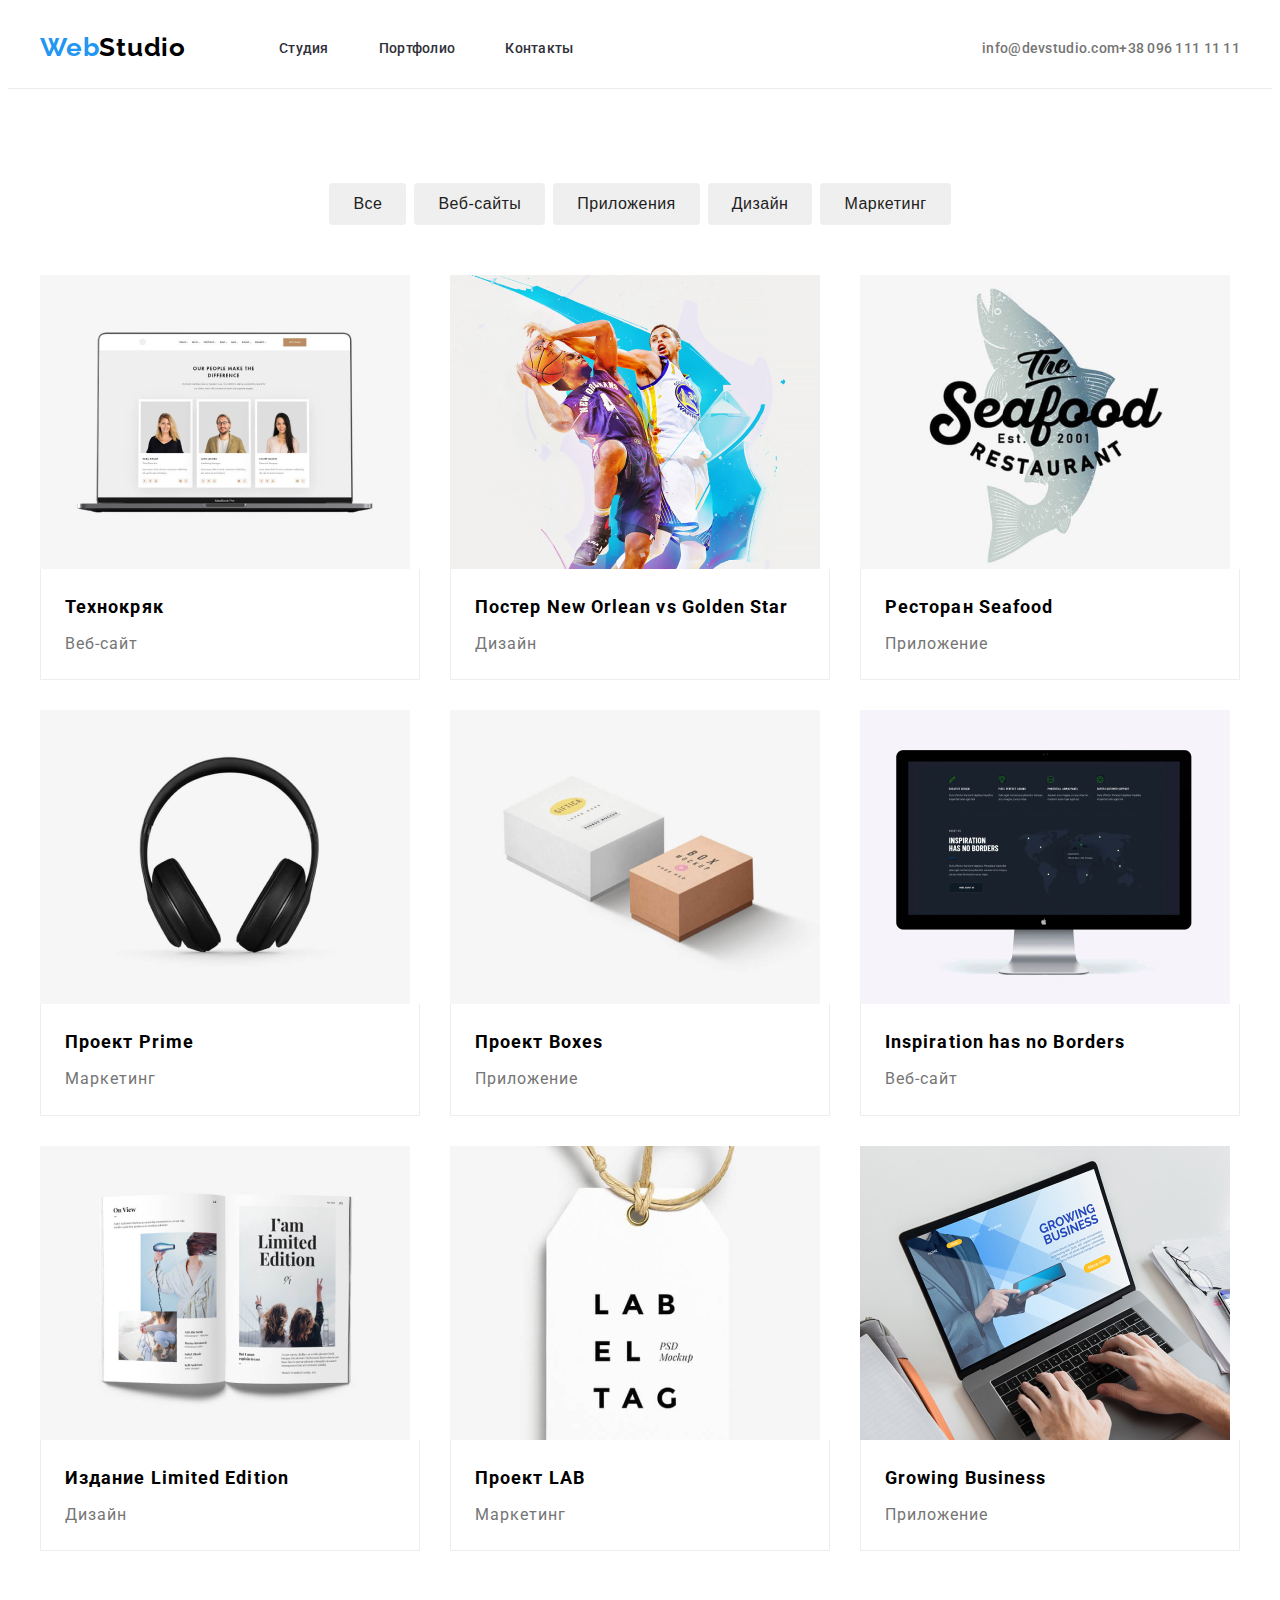
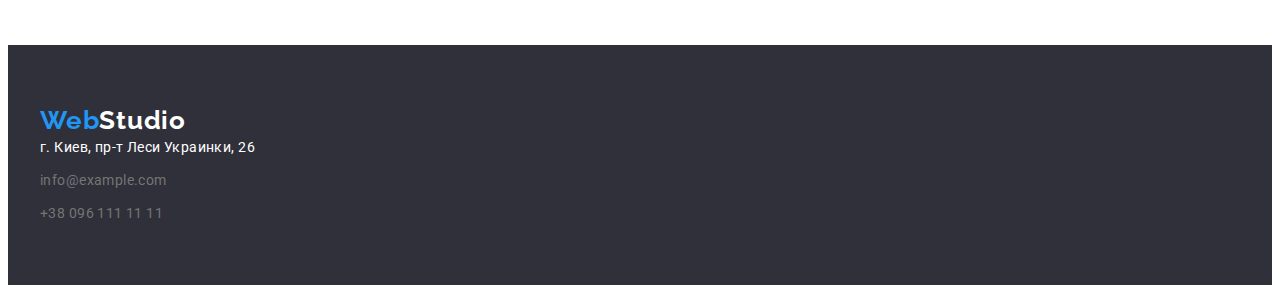
==== portfolio.html @ 87b4a647 "Add files via upload" ====
<!DOCTYPE html>
<html lang="ru">
<head>
    <meta charset="UTF-8">
    <meta http-equiv="X-UA-Compatible" content="IE=edge">
    <meta name="viewport" content="width=device-width, initial-scale=1.0">
    <title>Портфолио</title>
    <link rel="preconnect" href="https://fonts.googleapis.com">
    <link rel="preconnect" href="https://fonts.gstatic.com" crossorigin>
    <link
    href="https://fonts.googleapis.com/css2?family=Montserrat:ital,wght@0,700;1,700&family=Raleway:wght@700&family=Roboto:wght@400;500;700;900&display=swap"
    rel="stylesheet">
    <link rel="stylesheet" 
    href="https://cdnjs.cloudflare.com/ajax/libs/modern-normalize/1.1.0/modern-normalize.min.css"
    integrity="sha512-wpPYUAdjBVSE4KJnH1VR1HeZfpl1ub8YT/NKx4PuQ5NmX2tKuGu6U/JRp5y+Y8XG2tV+wKQpNHVUX03MfMFn9Q=="
    crossorigin="anonymous" 
    referrerpolicy="no-referrer">
    <link rel="stylesheet" href="./css/styles.css">
</head>
<body>
    <!--Header-->
    <header class="page-header">
        <div class="container page-header-container">
        <nav class="navigation">
            <a class="logo" href="index.html">
                Web<span class="logo-part-header">Studio</span>
            </a>
            <ul class="menu list">
                <li class="menu-item">
                    <a class="menu-link link" href="index.html">Студия</a>
                </li>
                <li class="menu-item">
                    <a class="menu-link link" href="portfolio.html">Портфолио</a>
                </li>
                <li class="menu-item">
                    <a class="menu-link link" href="">Контакты</a>
                </li>
            </ul>
        </nav>
        <ul class="contacts-list list">
            <li>
                <a class="contact-mail link" href="mailto:info@devstudio.com">info@devstudio.com</a>
            </li>
            <li>
                <a class="phone-number link" href="tel:+380961111111">+38 096 111 11 11</a>
            </li>
        </ul>
        </div>
    </header>
    <main>
        <section class="section">
            <div class="container">
            <h1 class="visually-hidden"></h1>
            <ul class="button-list list">
                <li class="button-list-item">
                    <button class="modal-btn-portfolio" type="button">Все</button>
                </li>
                <li class="button-list-item">
                    <button class="modal-btn-portfolio" type="button">Веб-сайты</button>
                </li>
                <li class="button-list-item">
                    <button class="modal-btn-portfolio" type="button">Приложения</button>
                </li>
                <li class="button-list-item">
                    <button class="modal-btn-portfolio" type="button">Дизайн</button>
                </li>
                <li class="button-list-item">
                    <button class="modal-btn-portfolio" type="button">Маркетинг</button>
                </li>
            </ul>
            <ul class="portfolio-list list">
                <li class="portfolio-list-item">
                    <img src="./images/techno.jpg" alt="Технокряк" width="370" height="294">
                    <div class="portfolio-border">
                    <h2 class="project-title">Технокряк</h2>
                    <p class="project-type">Веб-сайт</p>
                    </div>
                </li>
                <li class="portfolio-list-item">
                    <img src="./images/goldenstar.jpg" alt="Постер New Orlean vs Golden Star" width="370" height="294">
                    <div class="portfolio-border">
                    <h2 class="project-title">Постер New Orlean vs Golden Star</h2>
                    <p class="project-type">Дизайн</p>
                    </div>
                </li>
                <li class="portfolio-list-item">
                    <img src="./images/seafood.jpg" alt="Ресторан Seafood" width="370" height="294">
                    <div class="portfolio-border">
                    <h2 class="project-title">Ресторан Seafood</h2>
                    <p class="project-type">Приложение</p>
                    </div>
                </li>
                <li class="portfolio-list-item">
                    <img src="./images/prime.jpg" alt="Проект Prime" width="370" height="294">
                    <div class="portfolio-border">
                    <h2 class="project-title">Проект Prime</h2>
                    <p class="project-type">Маркетинг</p>
                    </div>
                </li>
                <li class="portfolio-list-item">
                    <img src="./images/boxes.jpg" alt="Проект Boxes" width="370" height="294">
                    <div class="portfolio-border">
                    <h2 class="project-title">Проект Boxes</h2>
                    <p class="project-type">Приложение</p>
                    </div>
                </li>
                <li class="portfolio-list-item">
                    <img src="./images/inspiration.jpg" alt="Inspiration has no Borders" width="370" height="294">
                    <div class="portfolio-border">
                    <h2 class="project-title">Inspiration has no Borders</h2>
                    <p class="project-type">Веб-сайт</p>
                    </div>
                </li>
                <li class="portfolio-list-item">
                    <img src="./images/edition.jpg" alt="Издание Limited Edition" width="370" height="294">
                    <div class="portfolio-border">
                    <h2 class="project-title">Издание Limited Edition</h2>
                    <p class="project-type">Дизайн</p>
                    </div>
                </li>
                <li class="portfolio-list-item">
                    <img src="./images/lab.jpg" alt="Проект LAB" width="370" height="294">
                    <div class="portfolio-border">
                    <h2 class="project-title">Проект LAB</h2>
                    <p class="project-type">Маркетинг</p>
                    </div>
                </li>
                <li class="portfolio-list-item">
                    <img src="./images/business.jpg" alt="Growing Business" width="370" height="294">
                    <div class="portfolio-border">
                    <h2 class="project-title">Growing Business</h2>
                    <p class="project-type">Приложение</p>
                    </div>
                </li>
            </ul>
            </div>
        </section>

    </main>
        <!--Footer-->
        <footer class="page-footer">
            <div class="container">
            <a class="logo-footer" href="index.html">
                Web<span class="logo-part-footer">Studio</span>
            </a>
            <adress class="footer-adress">
                <ul class="footer-adress-list list">
                    <li class="footer-list-item">
                        <a class="footer-adress-maps link" href="https://goo.gl/maps/jiqahMMm5n6kGXaM7" target="_blank"
                            rel="noopener noreferrer">
                            г. Киев, пр-т Леси Украинки, 26</a>
                    </li>
                    <li class="footer-list-item">
                        <a class="footer-contact-mail link" href="mailto:info@example.com">info@example.com</a>
                    </li>
                    <li class="footer-list-item">
                        <a class="footer-phone-number link" href="tel:+380961111111">+38 096 111 11 11</a>
                    </li>
                </ul>
            </adress>
            </div>
        </footer>
</body>
</html>
---- css/styles.css ----
:root {
    --white: #fff;
    --dark-white: #f5f4fa;
    --black: #000;
    --dark-grey: #2F303A;
    --light-grey: #757575;
    --nero-grey: #212121;
    --aqua-blue: #2196f3;
    --header-grey: #ECECEC;
    --border-grey: #EEEEEE;
}

body {
    font-family: 'Roboto', sans-serif;

}

h1,
h2,
h3,
p {
    margin-top: 0;
    margin-bottom: 0;
}

ul,
ol {
    margin-top: 0;
    margin-bottom: 0;
    padding-left: 0;
}

header {
    border-bottom: 1px solid var(--header-grey);
}



img {
    display: block;
}

.container {
    width: 1200px;
    margin-left: auto;
    margin-right: auto;
    padding-left: 15px;
    padding-right: 15px;
}

.section {
    padding-top: 94px;
    padding-bottom: 94px;
}

.page-header {
    padding-top: 24px;
    padding-bottom: 25px;
}

.page-header-container {
     display: flex;
     align-items: center;
     justify-content: space-between;
}

.navigation {
    display: flex;
    align-items: center;
    justify-content: space-between;
}

.contacts-list {
    display: flex;
    justify-content: space-between;
}

.menu {
    display: flex;
    margin-left: 93px;
}

.link {
    text-decoration: none;
}

.list {
    list-style: none;
}


.menu-link {
    font-weight: 500;
    font-size: 14px;
    line-height: 1.14;
    letter-spacing: 0.02em; 
    color: var(--dark-grey);
}


.menu-link:hover,
.menu-link:focus {
    color: var(--aqua-blue);
}

.menu-item:not(:last-child) {
    margin-right: 50px;
}


.logo {
    font-family: 'Raleway', sans-serif;
    font-weight: 700;
    font-size: 26px;
    line-height: 1.19;
    letter-spacing: 0.03em;   
    color: var(--aqua-blue);
    text-decoration: none;
}

.logo-footer {
    font-family: 'Raleway', sans-serif;
    font-weight: 700;
    font-size: 26px;
    line-height: 1.19;
    letter-spacing: 0.03em;
    color: var(--aqua-blue);
    text-decoration: none;
}

.logo-part-header {
    font-family: 'Raleway', sans-serif;
    font-weight: 700;
    font-size: 26px;
    line-height: 1.19;
    letter-spacing: 0.03em;
    color: var(--black);
}

.logo-part-footer {
    font-family: 'Raleway', sans-serif;
    font-weight: 700;
    font-size: 26px;
    line-height: 1.19;
    letter-spacing: 0.03em;
    color: var(--white)
}

.contacts-list-item {
    margin-left: auto;
    margin-right: 40px;
}


.contact-mail{
    font-weight: 500;
    font-size: 14px;
    line-height: 1.14;
    letter-spacing: 0.02em;
    color: var(--light-grey);
}

.phone-number {
    font-weight: 500;
    font-size: 14px;
    line-height: 1.14;
    letter-spacing: 0.02em;
    color: var(--light-grey);

}


.contact-mail:hover,
.contact-mail:focus {
    color: var(--aqua-blue)
}

.phone-number:hover,
.phone-number:focus {
    color: var(--aqua-blue)
}

.hero {
    padding-top: 200px;
    padding-bottom: 200px;
    background-color: var(--nero-grey);
    text-align: center;
}


.studio-tagline {
    margin-bottom: 30px;
    margin: 0 auto 30px auto;
    width: 696px;
    font-weight: 900;
    font-size: 44px;
    line-height: 1,36px;
    text-align: center;
    letter-spacing: 0.06em;
    text-transform: uppercase;
    color: var(--white);
}
.modal-btn {
    padding: 10px 32px;
    font-weight: 700;
    font-size: 16px;
    line-height: 1.88;
    letter-spacing: 0.06em;
    cursor: pointer;
    color: var(--white);
    background-color: var(--aqua-blue);

}

.modal-btn:hover,
.modal-btn:focus {
    background-color: var(--aqua-blue);
    color: var(--white);
}

.section-begin-title {
    margin-bottom: 50px;
    font-weight: 700;
    font-size: 36px;
    line-height: 1.17;
    text-align: center;
    letter-spacing: 0.03em;
    color: var(--nero-grey);
}

.visually-hidden {
    position: absolute;
    width: 1px;
    height: 1px;
    margin: -1px;
    border: 0;
    padding: 0;
    white-space: nowrap;
    clip-path: inset(100%);
    clip: rect(0 0 0 0);
    overflow: hidden;
    }


.advantages-section {
    padding-bottom: 0;
}

.advantages-list {
    display: flex;
    flex-wrap: wrap;
}

.advantages-list-title {
    margin-bottom: 10px;
    font-weight: 700;
    font-size: 14px;
    line-height: 1.14;
    letter-spacing: 0.03em;
    text-transform: uppercase;
    color: var(--nero-grey);
}

.advantages-list-item {
    width: 270px;
    flex-basis: calc((100% - 120px) / 4);
    margin-right: 30px;
}

.advantages-list-item:last-child{
    margin-right: 0;
}


.advantages-text {
    font-size: 14px;
    line-height: 1.71;
    letter-spacing: 0.03em;
    color: var(--light-grey);
}

.services-section {
    padding-top: 0px;
}

.services-title {
    margin-bottom: 50px;
    font-weight: 700;
    font-size: 36px;
    line-height: 1.17;
    letter-spacing: 0.03em;
    text-align: center;
    color: var(--black)
}

.service-list {
    display: flex;
    justify-content: space-between;
    display: flex;
}


.service-list-item:not(:last-child) {
    margin-right: 30px;
}

.service-list-img {
    display: block;
}

.team-members-section {
    font-size: 16px;
    line-height: 1.19;
    letter-spacing: 0.03em;
    background-color: var(--dark-white);
}

.team-members-list {
    display: flex;
}

.team-members-title {
    margin-bottom: 50px;
    font-weight: 700px;
    font-size: 36px;
    line-height: 1.17;
    letter-spacing: 0.03em;
    text-align: center;
    color: var(--black)
}

.team-img {
    display: block;
}


.team-members-list {
    letter-spacing: 0.03em;
    display: flex;
    flex-wrap: wrap;
}

.team-members-card {
    background-color: var(--white);
    border-radius: 0px 0px 4px 4px;
    box-shadow: 0px 1px 3px rgba(0, 0, 0, 0.12),0px 1px 1px rgba(0, 0, 0, 0.14),0px 2px 1px rgba(0, 0, 0, 0.2);
}

.team-members-card:not(:nth-child(4n)) {
    margin-right: 30px;
}

.team-members-card-wrapper {
    padding-top: 30px;
    padding-bottom: 30px;
}



.team-member-name {
    margin-bottom: 10px;
    font-weight: 500;
    font-size: 16px;
    line-height: 1.19;
    text-align: center;
    letter-spacing: 0.03em;
    color: var(--nero-grey);
}

.team-member-profession {
        font-size: 16px;
        line-height: 1.19;
        text-align: center;
        letter-spacing: 0.03em;
        color: var(--light-grey);
}

/*расположить лого в футере не получилось*/

.page-footer {
    padding-top: 60px;
    padding-bottom: 60px;
    background-color: var(--dark-grey);
}


.footer-adress {
    margin-top: 20px;
    font-style: inherit;
    letter-spacing: 0.03em;
}

.footer-list-item:not(:last-child) {
    margin-bottom: 9px;
}

.footer-adress-maps {
        font-size: 14px;
        line-height: 1.7;
        letter-spacing: 0.03em;
        color: var(--white);
}

.footer-contact-mail {
        font-size: 14px;
        line-height: 1.7;
        letter-spacing: 0.03em;
         color: var(--light-grey);
         text-decoration: none;

}

.footer-phone-number {
        font-size: 14px;
        line-height: 1.7;
        letter-spacing: 0.03em;
        color: var(--light-grey);
}

.footer-contact-mail:hover,
.footer-contact-mail:focus {
    color: var(--aqua-blue);
}

.footer-phone-number:hover,
.footer-phone-number:focus {
    color: var(--aqua-blue);
}

/*============================Portfolio==========================*/

.button-list {
    margin-bottom: 50px;
    display: flex;
    justify-content: center;
}

.portfolio-list {
    display: flex;
    flex-wrap: wrap;
}

.portfolio-list-item {
    width: calc((100% - 60px) / 3);
}


.portfolio-border {
    padding: 20px 24px;
    border: 1px solid var(--border-grey);
    border-top: 0;
}

.portfolio-list-item:not(:nth-child(3n)) {
    margin-right: 30px;
}

.portfolio-list-item:not(:nth-last-child(-n + 3)) {
    margin-bottom: 30px;
}

/*.project-title {
    margin-bottom: 4px;
    font-weight: 700;
    font-size: 18px;
    line-height: 2.0;
    letter-spacing: 0.06em;
    color: var(--black);
}

.project-title-2 {
    margin-left: 4px;
    font-weight: 700;
    font-size: 18px;
    line-height: 2.0;
    letter-spacing: 0.06em;
    color: var(--black);
}

.project-type-2 {
    margin-left: 4px;
    font-size: 16px;
    line-height: 1.88;
    letter-spacing: 0.03em;
}

.project-type {
    font-size: 16px;
    line-height: 1.88;
    letter-spacing: 0.03em;
}*/

.project-title {
    margin-bottom: 4px;
    font-weight: 700;
    font-size: 18px;
    line-height: 2;
    letter-spacing: 0.06em;
}

.project-type {
    font-size: 16px;
    line-height: 1.9;
    letter-spacing: 0.06em;
    color: var(--light-grey);
}

.portfolio-text {
    border: 1px solid var(--light-grey);
    border-top: 0;
}

.modal-btn-portfolio {
    padding: 6px 22px;
    font-weight: 500;
    font-size: 16px;
    line-height: 1.62;
    text-align: center;
    letter-spacing: 0.03em;
    cursor: pointer;
    color: var(--nero-grey);
    border-radius: 4px;
    border-color: transparent;

}

.modal-btn-portfolio:hover,
.modal-btn-portfolio:focus {
    background-color: var(--aqua-blue);
    box-shadow: 0px 3px 1px rgba(0, 0, 0, 0.1), 0px 1px 2px rgba(0, 0, 0, 0.08), 0px 2px 2px rgba(0, 0, 0, 0.12);
    color: var(--dark-white);
}

.button-list-item:not(:last-child) {
    margin-right: 8px;
}
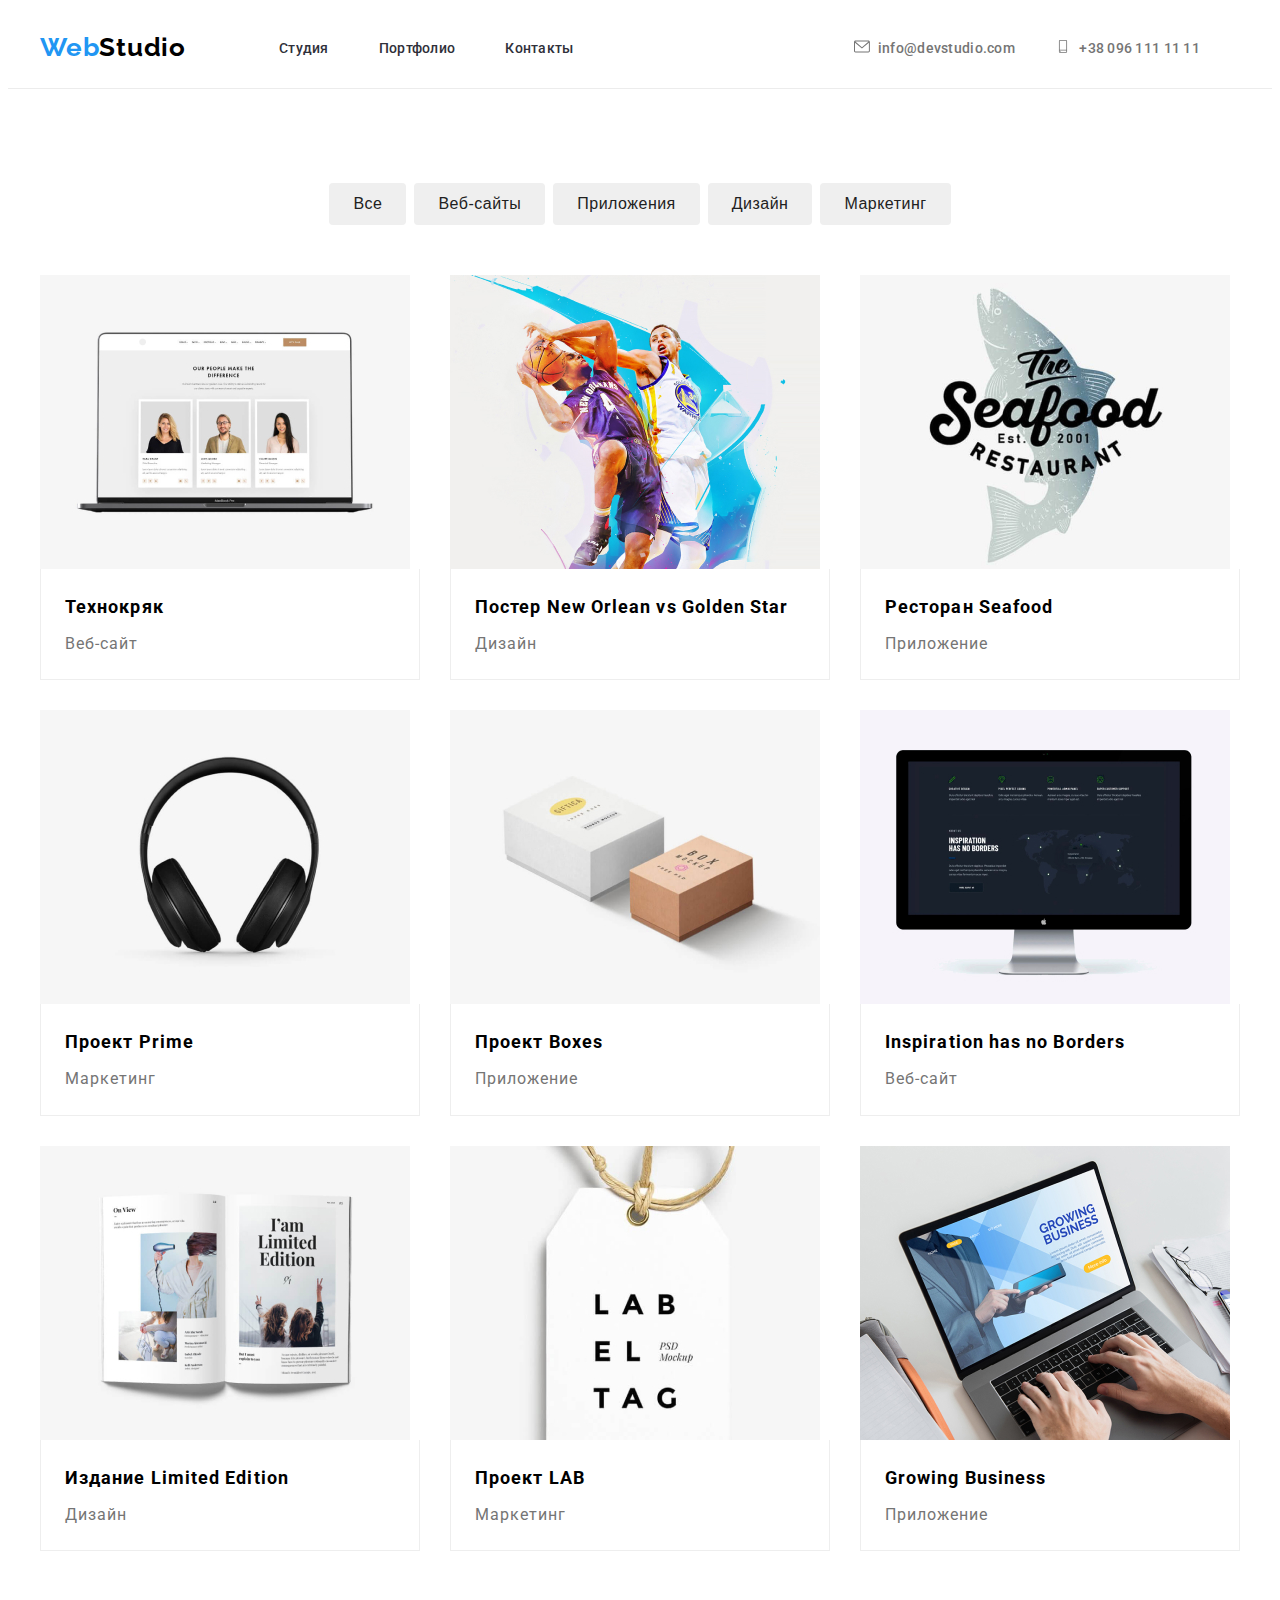
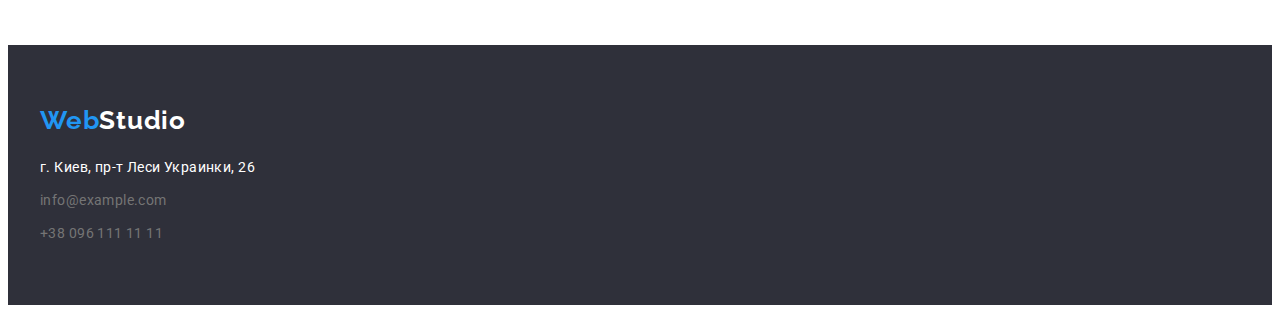
==== commit 028fd891: "Update" ====
--- a/portfolio.html
+++ b/portfolio.html
@@ -1,164 +1,236 @@
 <!DOCTYPE html>
 <html lang="ru">
-<head>
-    <meta charset="UTF-8">
-    <meta http-equiv="X-UA-Compatible" content="IE=edge">
-    <meta name="viewport" content="width=device-width, initial-scale=1.0">
+  <head>
+    <meta charset="UTF-8" />
+    <meta http-equiv="X-UA-Compatible" content="IE=edge" />
+    <meta name="viewport" content="width=device-width, initial-scale=1.0" />
     <title>Портфолио</title>
-    <link rel="preconnect" href="https://fonts.googleapis.com">
-    <link rel="preconnect" href="https://fonts.gstatic.com" crossorigin>
+    <link rel="preconnect" href="https://fonts.googleapis.com" />
+    <link rel="preconnect" href="https://fonts.gstatic.com" crossorigin />
     <link
-    href="https://fonts.googleapis.com/css2?family=Montserrat:ital,wght@0,700;1,700&family=Raleway:wght@700&family=Roboto:wght@400;500;700;900&display=swap"
-    rel="stylesheet">
-    <link rel="stylesheet" 
-    href="https://cdnjs.cloudflare.com/ajax/libs/modern-normalize/1.1.0/modern-normalize.min.css"
-    integrity="sha512-wpPYUAdjBVSE4KJnH1VR1HeZfpl1ub8YT/NKx4PuQ5NmX2tKuGu6U/JRp5y+Y8XG2tV+wKQpNHVUX03MfMFn9Q=="
-    crossorigin="anonymous" 
-    referrerpolicy="no-referrer">
-    <link rel="stylesheet" href="./css/styles.css">
-</head>
-<body>
+      href="https://fonts.googleapis.com/css2?family=Montserrat:ital,wght@0,700;1,700&family=Raleway:wght@700&family=Roboto:wght@400;500;700;900&display=swap"
+      rel="stylesheet"
+    />
+    <link
+      rel="stylesheet"
+      href="https://cdnjs.cloudflare.com/ajax/libs/modern-normalize/1.1.0/modern-normalize.min.css"
+      integrity="sha512-wpPYUAdjBVSE4KJnH1VR1HeZfpl1ub8YT/NKx4PuQ5NmX2tKuGu6U/JRp5y+Y8XG2tV+wKQpNHVUX03MfMFn9Q=="
+      crossorigin="anonymous"
+      referrerpolicy="no-referrer"
+    />
+    <link rel="stylesheet" href="./css/styles.css" />
+  </head>
+  <body>
     <!--Header-->
     <header class="page-header">
-        <div class="container page-header-container">
+      <div class="container page-header-container">
         <nav class="navigation">
-            <a class="logo" href="index.html">
-                Web<span class="logo-part-header">Studio</span>
-            </a>
-            <ul class="menu list">
-                <li class="menu-item">
-                    <a class="menu-link link" href="index.html">Студия</a>
-                </li>
-                <li class="menu-item">
-                    <a class="menu-link link" href="portfolio.html">Портфолио</a>
-                </li>
-                <li class="menu-item">
-                    <a class="menu-link link" href="">Контакты</a>
-                </li>
-            </ul>
+          <a class="logo" href="index.html">
+            Web<span class="logo-part-header">Studio</span>
+          </a>
+          <ul class="menu list">
+            <li class="menu-item">
+              <a class="menu-link link" href="index.html">Студия</a>
+            </li>
+            <li class="menu-item">
+              <a class="menu-link link" href="portfolio.html">Портфолио</a>
+            </li>
+            <li class="menu-item">
+              <a class="menu-link link" href="">Контакты</a>
+            </li>
+          </ul>
         </nav>
         <ul class="contacts-list list">
-            <li>
-                <a class="contact-mail link" href="mailto:info@devstudio.com">info@devstudio.com</a>
-            </li>
-            <li>
-                <a class="phone-number link" href="tel:+380961111111">+38 096 111 11 11</a>
-            </li>
+          <li class="contacts-list-item">
+            <a class="contact-mail link" href="mailto:info@devstudio.com">
+              <svg class="contact-icon" width="16" height="13">
+                <use href="./images/sprite.svg#email"></use>
+              </svg>
+              info@devstudio.com</a
+            >
+          </li>
+          <li class="contacts-list-item">
+            <a class="phone-number link" href="tel:+380961111111">
+              <svg class="contact-icon" width="16" height="13">
+                <use href="./images/sprite.svg#phone"></use>
+              </svg>
+              +38 096 111 11 11
+            </a>
+          </li>
         </ul>
-        </div>
+      </div>
     </header>
     <main>
-        <section class="section">
-            <div class="container">
-            <h1 class="visually-hidden"></h1>
-            <ul class="button-list list">
-                <li class="button-list-item">
-                    <button class="modal-btn-portfolio" type="button">Все</button>
-                </li>
-                <li class="button-list-item">
-                    <button class="modal-btn-portfolio" type="button">Веб-сайты</button>
-                </li>
-                <li class="button-list-item">
-                    <button class="modal-btn-portfolio" type="button">Приложения</button>
-                </li>
-                <li class="button-list-item">
-                    <button class="modal-btn-portfolio" type="button">Дизайн</button>
-                </li>
-                <li class="button-list-item">
-                    <button class="modal-btn-portfolio" type="button">Маркетинг</button>
-                </li>
-            </ul>
-            <ul class="portfolio-list list">
-                <li class="portfolio-list-item">
-                    <img src="./images/techno.jpg" alt="Технокряк" width="370" height="294">
-                    <div class="portfolio-border">
-                    <h2 class="project-title">Технокряк</h2>
-                    <p class="project-type">Веб-сайт</p>
-                    </div>
-                </li>
-                <li class="portfolio-list-item">
-                    <img src="./images/goldenstar.jpg" alt="Постер New Orlean vs Golden Star" width="370" height="294">
-                    <div class="portfolio-border">
-                    <h2 class="project-title">Постер New Orlean vs Golden Star</h2>
-                    <p class="project-type">Дизайн</p>
-                    </div>
-                </li>
-                <li class="portfolio-list-item">
-                    <img src="./images/seafood.jpg" alt="Ресторан Seafood" width="370" height="294">
-                    <div class="portfolio-border">
-                    <h2 class="project-title">Ресторан Seafood</h2>
-                    <p class="project-type">Приложение</p>
-                    </div>
-                </li>
-                <li class="portfolio-list-item">
-                    <img src="./images/prime.jpg" alt="Проект Prime" width="370" height="294">
-                    <div class="portfolio-border">
-                    <h2 class="project-title">Проект Prime</h2>
-                    <p class="project-type">Маркетинг</p>
-                    </div>
-                </li>
-                <li class="portfolio-list-item">
-                    <img src="./images/boxes.jpg" alt="Проект Boxes" width="370" height="294">
-                    <div class="portfolio-border">
-                    <h2 class="project-title">Проект Boxes</h2>
-                    <p class="project-type">Приложение</p>
-                    </div>
-                </li>
-                <li class="portfolio-list-item">
-                    <img src="./images/inspiration.jpg" alt="Inspiration has no Borders" width="370" height="294">
-                    <div class="portfolio-border">
-                    <h2 class="project-title">Inspiration has no Borders</h2>
-                    <p class="project-type">Веб-сайт</p>
-                    </div>
-                </li>
-                <li class="portfolio-list-item">
-                    <img src="./images/edition.jpg" alt="Издание Limited Edition" width="370" height="294">
-                    <div class="portfolio-border">
-                    <h2 class="project-title">Издание Limited Edition</h2>
-                    <p class="project-type">Дизайн</p>
-                    </div>
-                </li>
-                <li class="portfolio-list-item">
-                    <img src="./images/lab.jpg" alt="Проект LAB" width="370" height="294">
-                    <div class="portfolio-border">
-                    <h2 class="project-title">Проект LAB</h2>
-                    <p class="project-type">Маркетинг</p>
-                    </div>
-                </li>
-                <li class="portfolio-list-item">
-                    <img src="./images/business.jpg" alt="Growing Business" width="370" height="294">
-                    <div class="portfolio-border">
-                    <h2 class="project-title">Growing Business</h2>
-                    <p class="project-type">Приложение</p>
-                    </div>
-                </li>
-            </ul>
-            </div>
-        </section>
-
+      <section class="section">
+        <div class="container">
+          <h1 class="visually-hidden"></h1>
+          <ul class="button-list list">
+            <li class="button-list-item">
+              <button class="modal-btn-portfolio" type="button">Все</button>
+            </li>
+            <li class="button-list-item">
+              <button class="modal-btn-portfolio" type="button">
+                Веб-сайты
+              </button>
+            </li>
+            <li class="button-list-item">
+              <button class="modal-btn-portfolio" type="button">
+                Приложения
+              </button>
+            </li>
+            <li class="button-list-item">
+              <button class="modal-btn-portfolio" type="button">Дизайн</button>
+            </li>
+            <li class="button-list-item">
+              <button class="modal-btn-portfolio" type="button">
+                Маркетинг
+              </button>
+            </li>
+          </ul>
+          <ul class="portfolio-list list">
+            <li class="portfolio-list-item">
+              <img
+                src="./images/techno.jpg"
+                alt="Технокряк"
+                width="370"
+                height="294"
+              />
+              <div class="portfolio-border">
+                <h2 class="project-title">Технокряк</h2>
+                <p class="project-type">Веб-сайт</p>
+              </div>
+            </li>
+            <li class="portfolio-list-item">
+              <img
+                src="./images/goldenstar.jpg"
+                alt="Постер New Orlean vs Golden Star"
+                width="370"
+                height="294"
+              />
+              <div class="portfolio-border">
+                <h2 class="project-title">Постер New Orlean vs Golden Star</h2>
+                <p class="project-type">Дизайн</p>
+              </div>
+            </li>
+            <li class="portfolio-list-item">
+              <img
+                src="./images/seafood.jpg"
+                alt="Ресторан Seafood"
+                width="370"
+                height="294"
+              />
+              <div class="portfolio-border">
+                <h2 class="project-title">Ресторан Seafood</h2>
+                <p class="project-type">Приложение</p>
+              </div>
+            </li>
+            <li class="portfolio-list-item">
+              <img
+                src="./images/prime.jpg"
+                alt="Проект Prime"
+                width="370"
+                height="294"
+              />
+              <div class="portfolio-border">
+                <h2 class="project-title">Проект Prime</h2>
+                <p class="project-type">Маркетинг</p>
+              </div>
+            </li>
+            <li class="portfolio-list-item">
+              <img
+                src="./images/boxes.jpg"
+                alt="Проект Boxes"
+                width="370"
+                height="294"
+              />
+              <div class="portfolio-border">
+                <h2 class="project-title">Проект Boxes</h2>
+                <p class="project-type">Приложение</p>
+              </div>
+            </li>
+            <li class="portfolio-list-item">
+              <img
+                src="./images/inspiration.jpg"
+                alt="Inspiration has no Borders"
+                width="370"
+                height="294"
+              />
+              <div class="portfolio-border">
+                <h2 class="project-title">Inspiration has no Borders</h2>
+                <p class="project-type">Веб-сайт</p>
+              </div>
+            </li>
+            <li class="portfolio-list-item">
+              <img
+                src="./images/edition.jpg"
+                alt="Издание Limited Edition"
+                width="370"
+                height="294"
+              />
+              <div class="portfolio-border">
+                <h2 class="project-title">Издание Limited Edition</h2>
+                <p class="project-type">Дизайн</p>
+              </div>
+            </li>
+            <li class="portfolio-list-item">
+              <img
+                src="./images/lab.jpg"
+                alt="Проект LAB"
+                width="370"
+                height="294"
+              />
+              <div class="portfolio-border">
+                <h2 class="project-title">Проект LAB</h2>
+                <p class="project-type">Маркетинг</p>
+              </div>
+            </li>
+            <li class="portfolio-list-item">
+              <img
+                src="./images/business.jpg"
+                alt="Growing Business"
+                width="370"
+                height="294"
+              />
+              <div class="portfolio-border">
+                <h2 class="project-title">Growing Business</h2>
+                <p class="project-type">Приложение</p>
+              </div>
+            </li>
+          </ul>
+        </div>
+      </section>
     </main>
-        <!--Footer-->
-        <footer class="page-footer">
-            <div class="container">
-            <a class="logo-footer" href="index.html">
-                Web<span class="logo-part-footer">Studio</span>
-            </a>
-            <adress class="footer-adress">
-                <ul class="footer-adress-list list">
-                    <li class="footer-list-item">
-                        <a class="footer-adress-maps link" href="https://goo.gl/maps/jiqahMMm5n6kGXaM7" target="_blank"
-                            rel="noopener noreferrer">
-                            г. Киев, пр-т Леси Украинки, 26</a>
-                    </li>
-                    <li class="footer-list-item">
-                        <a class="footer-contact-mail link" href="mailto:info@example.com">info@example.com</a>
-                    </li>
-                    <li class="footer-list-item">
-                        <a class="footer-phone-number link" href="tel:+380961111111">+38 096 111 11 11</a>
-                    </li>
-                </ul>
-            </adress>
-            </div>
-        </footer>
-</body>
-</html>+    <!--Footer-->
+    <footer class="page-footer">
+      <div class="container">
+        <a class="logo-footer" href="index.html">
+          Web<span class="logo-part-footer">Studio</span>
+        </a>
+        <address class="footer-address">
+          <ul class="footer-address-list list">
+            <li class="footer-list-item">
+              <a
+                class="footer-address-maps link"
+                href="https://goo.gl/maps/jiqahMMm5n6kGXaM7"
+                target="_blank"
+                rel="noopener noreferrer"
+              >
+                г. Киев, пр-т Леси Украинки, 26</a
+              >
+            </li>
+            <li class="footer-list-item">
+              <a class="footer-contact-mail link" href="mailto:info@example.com"
+                >info@example.com</a
+              >
+            </li>
+            <li class="footer-list-item">
+              <a class="footer-phone-number link" href="tel:+380961111111">
+                +38 096 111 11 11</a
+              >
+            </li>
+          </ul>
+        </address>
+      </div>
+    </footer>
+  </body>
+</html>
--- a/css/styles.css
+++ b/css/styles.css
@@ -8,6 +8,7 @@
     --aqua-blue: #2196f3;
     --header-grey: #ECECEC;
     --border-grey: #EEEEEE;
+    --border-second-color: #afb1b8;
 }
 
 body {
@@ -152,6 +153,13 @@
 }
 
 
+.contact-icon {
+    justify-content: center;
+    align-items: center;
+    fill: var(--aqua-blue);
+    margin-right: 5px;
+}
+
 .contact-mail{
     font-weight: 500;
     font-size: 14px;
@@ -185,6 +193,9 @@
     padding-bottom: 200px;
     background-color: var(--nero-grey);
     text-align: center;
+    background-color: #C4C4C4;
+    background-image: linear-gradient(to right,rgba(47,48,58,0.4),rgba(47,48,58,0.4)), url(../images/hero/bg.jpeg.jpg);
+    background-size: cover;
 }
 
 
@@ -201,6 +212,7 @@
     color: var(--white);
 }
 .modal-btn {
+    margin: 0 auto;
     padding: 10px 32px;
     font-weight: 700;
     font-size: 16px;
@@ -209,7 +221,11 @@
     cursor: pointer;
     color: var(--white);
     background-color: var(--aqua-blue);
-
+    border: none;
+    display: block;
+    outline: none;
+    box-shadow: 0px 4px 4px rgba(0, 0, 0, 0.15);
+    border-radius: 4px;
 }
 
 .modal-btn:hover,
@@ -267,6 +283,27 @@
     margin-right: 30px;
 }
 
+.advantages-svg-container {
+    background-color: var(--dark-white);
+    width: 270px;
+    height: 120px;
+    margin-bottom: 30px;
+    border-radius: 4px;
+}
+
+/*.team-members-card {
+    background-color: var(--white);
+    border-radius: 0px 0px 4px 4px;
+    box-shadow: 0px 1px 3px rgba(0, 0, 0, 0.12), 0px 1px 1px rgba(0, 0, 0, 0.14), 0px 2px 1px rgba(0, 0, 0, 0.2);
+}*/
+
+.advantages-svg {
+    margin: 25px 100px;
+    width: 70px;
+    height: 70px;
+    background-position: center;
+}
+
 .advantages-list-item:last-child{
     margin-right: 0;
 }
@@ -375,7 +412,84 @@
         color: var(--light-grey);
 }
 
-/*расположить лого в футере не получилось*/
+.team-box-link {
+    display: flex;
+    justify-content: space-between;
+}
+
+.contacts-link {
+    display: flex;
+    align-items: center;
+    justify-content: center;
+    width: 44px;
+    height: 44px;
+    border-radius: 50%;
+    fill: #afb1b8;
+}
+
+.contacts-link:hover,
+.contacts-link:focus {
+    background-color: var(--aqua-blue);
+    fill: var(--white);
+}
+
+.sm-icon {
+    fill: var(--border-second-color)
+
+}
+
+
+
+.partner {
+    margin-bottom: 0;
+    padding-bottom: 94px;
+}
+
+
+.item-partner {
+    display: flex;
+    justify-content: space-between;
+    margin-left: -30px;
+}
+
+.title-partner {
+    color: var(--nero-grey);
+    font-weight: 700;
+    font-size: 36px;
+    line-height: 1.17;
+    text-align: center;
+    margin-bottom: 50px;
+}
+
+.section-partner {
+    margin-left: 30px;
+}
+
+
+.partner-icon {
+    fill: var(--border-second-color)
+}
+
+.partner-link {
+    fill: var(--border-second-color);
+    border: 1px solid var(--border-second-color);
+    border-radius: 4px;
+    width: 170px;
+    height: 92px;
+    display: flex;
+    align-items: center;
+    justify-content: center;
+}
+
+
+.partner-link:hover,
+.partner-link:focus {
+    border-color: var(--aqua-blue);
+    box-shadow: 0px 4px 4px rgba(0, 0, 0, 0.25), 0px 4px 4px rgba(0, 0, 0, 0.25);
+    fill: var(--aqua-blue);
+}
+
+
 
 .page-footer {
     padding-top: 60px;
@@ -384,7 +498,7 @@
 }
 
 
-.footer-adress {
+.footer-address {
     margin-top: 20px;
     font-style: inherit;
     letter-spacing: 0.03em;
@@ -394,7 +508,7 @@
     margin-bottom: 9px;
 }
 
-.footer-adress-maps {
+.footer-address-maps {
         font-size: 14px;
         line-height: 1.7;
         letter-spacing: 0.03em;
@@ -427,6 +541,51 @@
     color: var(--aqua-blue);
 }
 
+.footer-social {
+    font-family: "Roboto" sans-serif;
+    font-style: normal;
+    font-weight: 700;
+    font-size: 14px;
+    line-height: 1.14;
+    letter-spacing: 0.03em;
+    text-transform: uppercase;
+    color: var(--white);
+    margin-bottom: 20px;
+}
+
+.socials-ul {
+    display: flex;
+    align-items: center;
+    justify-content: center;
+    gap: 10px;
+}
+
+.socials-link-icon {
+    display: flex;
+    align-items: center;
+    justify-content: center;
+    width: 44px;
+    height: 44px;
+    border-radius: 50%;
+    background: rgba(255, 255, 255, 0.1);
+}
+
+.icon-footer {
+    width: 20px;
+    height: 20px;
+    fill: var(--white);
+}
+
+
+.socials-link-icon:hover {
+    background-color: var(--aqua-blue);
+}
+
+.socials-link-icon:focus {
+    background-color: var(--aqua-blue);
+
+}
+
 /*============================Portfolio==========================*/
 
 .button-list {
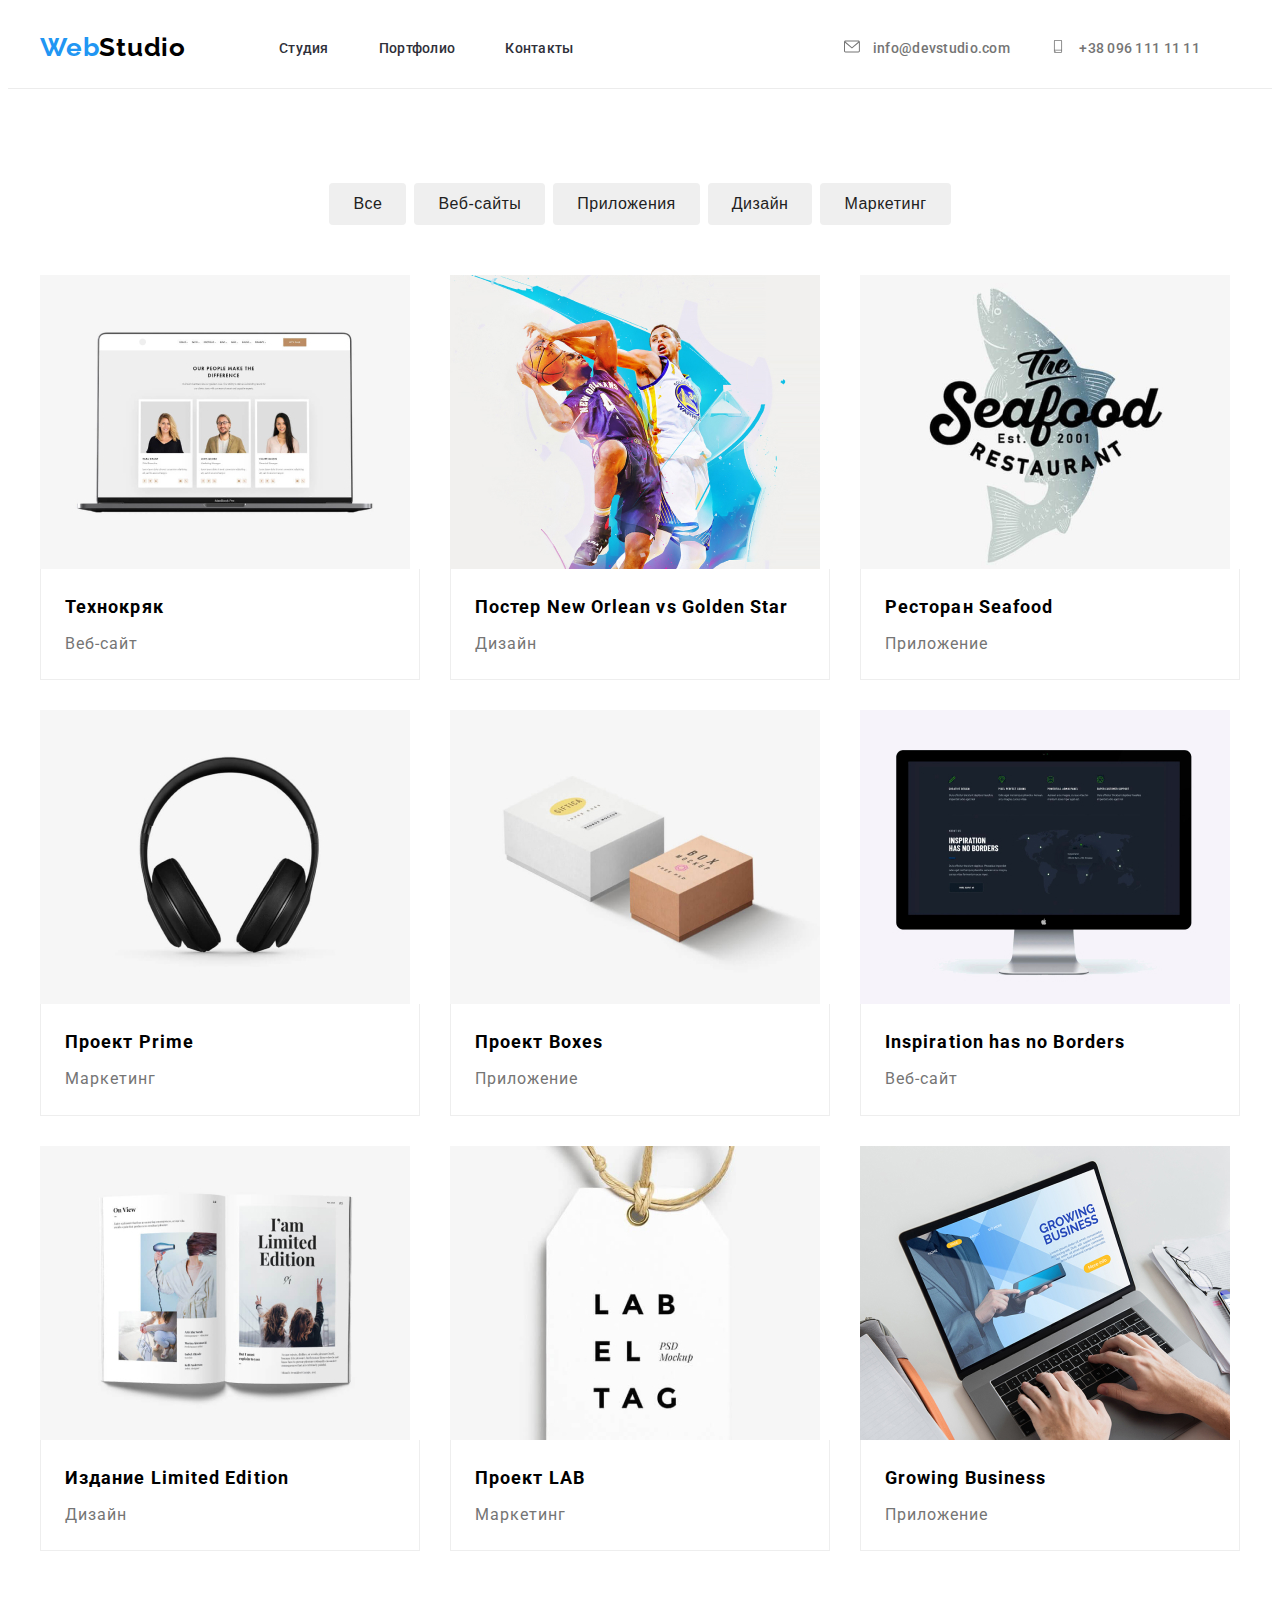
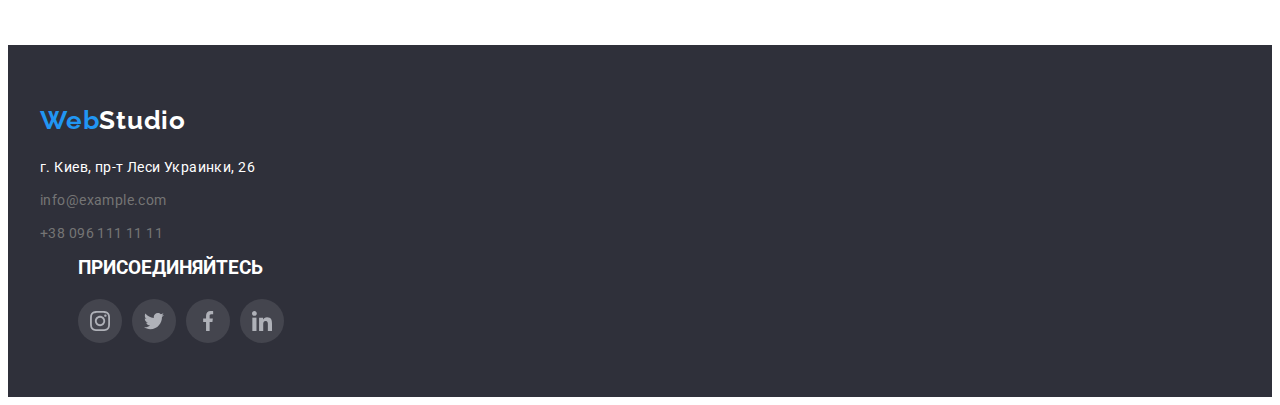
==== commit 45d36fe0: "second try" ====
--- a/portfolio.html
+++ b/portfolio.html
@@ -231,6 +231,63 @@
           </ul>
         </address>
       </div>
+      <div class="follow-us">
+        <h3 class="footer-social">ПРИСОЕДИНЯЙТЕСЬ</h3>
+        <ul class="team-box-link list">
+          <li class="sm-list">
+            <a
+              class="socials-link"
+              href=""
+              target="_blank"
+              rel="noopener noreferrer"
+              aria-label="Instagram"
+            >
+              <svg class="icon-footer" width="20px" heigth="20px">
+                <use href="./images/sprite.svg#instagram-1"></use>
+              </svg>
+            </a>
+          </li>
+          <li class="sm-list">
+            <a
+              class="socials-link"
+              href=""
+              target="_blank"
+              rel="noopener noreferrer"
+              aria-label="Twitter"
+            >
+              <svg class="icon-footer" width="20px" heigth="20px">
+                <use href="./images/sprite.svg#twitter-1"></use>
+              </svg>
+            </a>
+          </li>
+          <li class="sm-list">
+            <a
+              class="socials-link"
+              href=""
+              target="_blank"
+              rel="noopener noreferrer"
+              aria-label="Facebook"
+            >
+              <svg class="icon-footer" width="20px" heigth="20px">
+                <use href="./images/sprite.svg#facebook-1"></use>
+              </svg>
+            </a>
+          </li>
+          <li class="sm-list">
+            <a
+              class="socials-link"
+              href=""
+              target="_blank"
+              rel="noopener noreferrer"
+              aria-label="Linkedin"
+            >
+              <svg class="icon-footer" width="20px" heigth="20px">
+                <use href="./images/sprite.svg#linkedin-1"></use>
+              </svg>
+            </a>
+          </li>
+        </ul>
+      </div>
     </footer>
   </body>
 </html>
--- a/css/styles.css
+++ b/css/styles.css
@@ -154,10 +154,15 @@
 
 
 .contact-icon {
-    justify-content: center;
-    align-items: center;
-    fill: var(--aqua-blue);
-    margin-right: 5px;
+    width: 16px;
+    height: 13px;
+    margin-right: 10px;
+    fill: var(--light-grey);
+}
+
+.contact-icon:hover,
+.contact-icon:focus {
+    stroke: var(--aqua-blue);
 }
 
 .contact-mail{
@@ -412,9 +417,22 @@
         color: var(--light-grey);
 }
 
+.sm-container {
+    padding-bottom: 30px;
+    margin-right: 32px;
+    margin-left: 32px;
+}
+
 .team-box-link {
     display: flex;
     justify-content: space-between;
+    margin: 0;
+    padding: 0;
+}
+
+.sm-list {
+    display: flex;
+    justify-content: center;
 }
 
 .contacts-link {
@@ -424,32 +442,36 @@
     width: 44px;
     height: 44px;
     border-radius: 50%;
-    fill: #afb1b8;
+    background-color: var(--white);
+}
+
+.contacts-link:not(:last-child) {
+    margin-right: 10px;
 }
 
 .contacts-link:hover,
 .contacts-link:focus {
     background-color: var(--aqua-blue);
+}
+
+.contacts-link:hover .sm-icon,
+.contacts-link:focus .sm-icon {
     fill: var(--white);
 }
 
 .sm-icon {
+    width: 20px;
+    height:20px;
     fill: var(--border-second-color)
 
 }
 
 
-
-.partner {
-    margin-bottom: 0;
-    padding-bottom: 94px;
-}
-
-
 .item-partner {
     display: flex;
     justify-content: space-between;
-    margin-left: -30px;
+    margin: 0;
+    padding: 0;
 }
 
 .title-partner {
@@ -462,33 +484,38 @@
 }
 
 .section-partner {
-    margin-left: 30px;
+    display: block;
+    flex-basis: calc(100% / 6 - 30px);
+}
+
+.section-partner:not(:last-child) {
+    margin-right: 30px;
 }
 
 
 .partner-icon {
-    fill: var(--border-second-color)
+    fill: var(--border-second-color);
 }
 
 .partner-link {
-    fill: var(--border-second-color);
+    display: flex;
+    justify-content: center;
+    align-items: center;
+    width: 170px;
+    height: 90px;
     border: 1px solid var(--border-second-color);
-    border-radius: 4px;
-    width: 170px;
-    height: 92px;
-    display: flex;
-    align-items: center;
-    justify-content: center;
 }
 
 
 .partner-link:hover,
 .partner-link:focus {
     border-color: var(--aqua-blue);
-    box-shadow: 0px 4px 4px rgba(0, 0, 0, 0.25), 0px 4px 4px rgba(0, 0, 0, 0.25);
+}
+
+.partner-link:hover .partner-icon,
+.partner-link:focus .partner-icon {
     fill: var(--aqua-blue);
 }
-
 
 
 .page-footer {
@@ -541,26 +568,24 @@
     color: var(--aqua-blue);
 }
 
+
+.follow-us {
+    display: flex;
+    width: 206px;
+    height: 80px;
+    flex-direction: column;
+    margin-top: 12px;
+    margin-left: 70px;
+    padding: 0px;
+}
+
 .footer-social {
-    font-family: "Roboto" sans-serif;
-    font-style: normal;
-    font-weight: 700;
-    font-size: 14px;
-    line-height: 1.14;
-    letter-spacing: 0.03em;
-    text-transform: uppercase;
     color: var(--white);
     margin-bottom: 20px;
 }
 
-.socials-ul {
-    display: flex;
-    align-items: center;
-    justify-content: center;
-    gap: 10px;
-}
-
-.socials-link-icon {
+
+.socials-link {
     display: flex;
     align-items: center;
     justify-content: center;
@@ -577,11 +602,8 @@
 }
 
 
-.socials-link-icon:hover {
-    background-color: var(--aqua-blue);
-}
-
-.socials-link-icon:focus {
+.socials-link:hover,
+.socials-link:focus {
     background-color: var(--aqua-blue);
 
 }
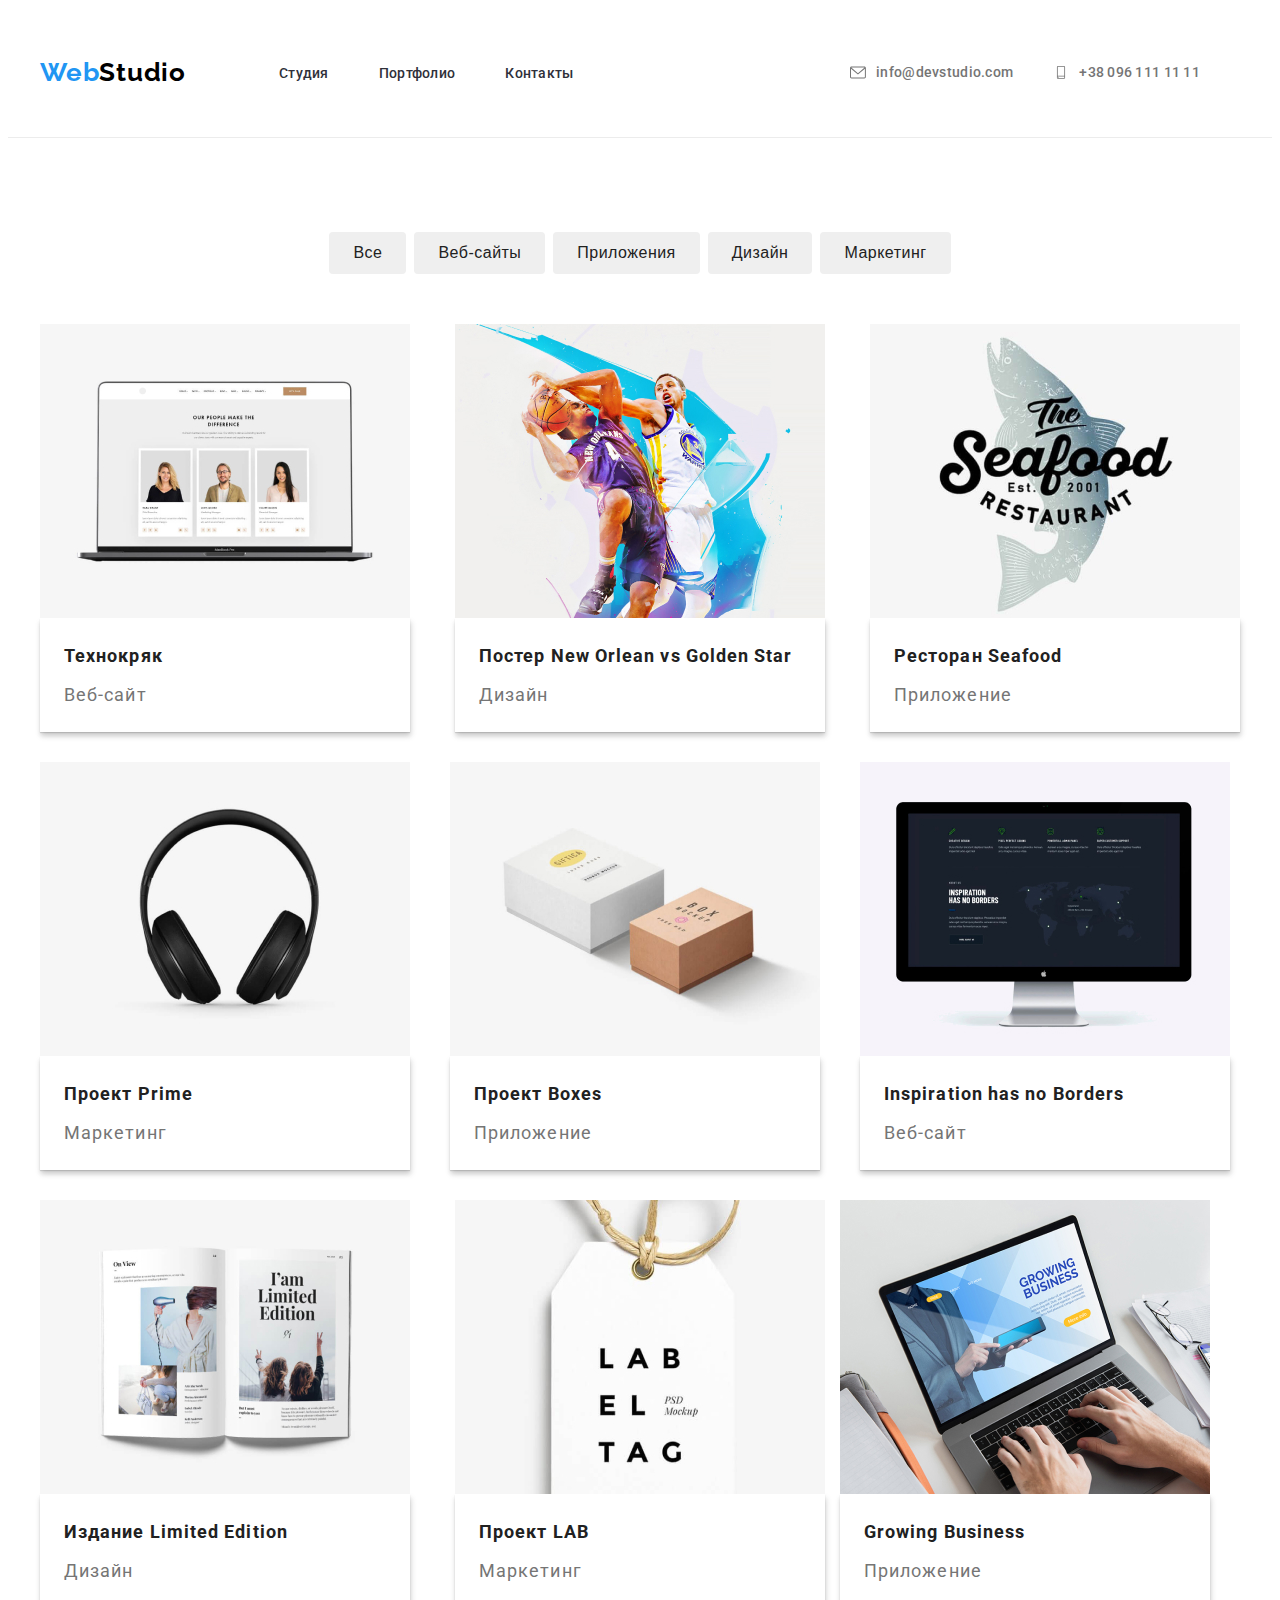
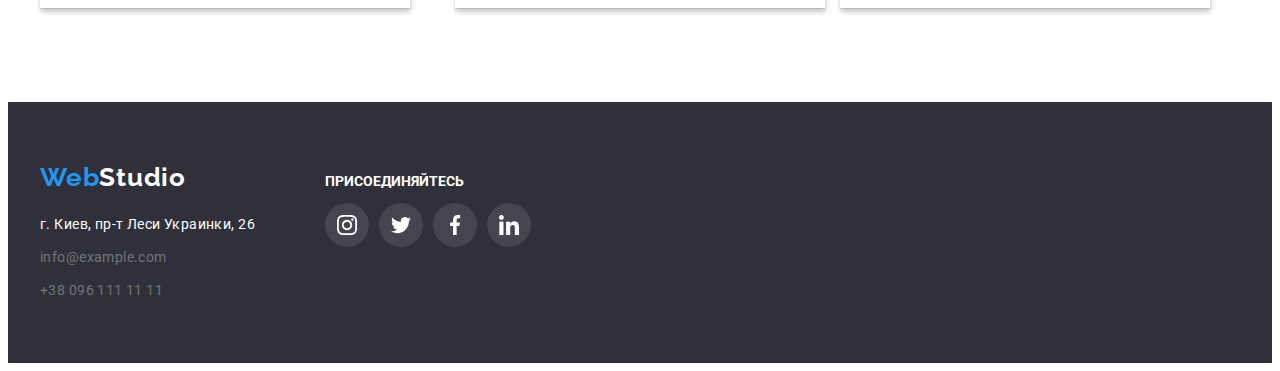
==== commit 58caf8d6: "29.10" ====
--- a/portfolio.html
+++ b/portfolio.html
@@ -42,7 +42,7 @@
         </nav>
         <ul class="contacts-list list">
           <li class="contacts-list-item">
-            <a class="contact-mail link" href="mailto:info@devstudio.com">
+            <a class="header-contacts-link link" href="mailto:info@devstudio.com">
               <svg class="contact-icon" width="16" height="13">
                 <use href="./images/sprite.svg#email"></use>
               </svg>
@@ -50,7 +50,7 @@
             >
           </li>
           <li class="contacts-list-item">
-            <a class="phone-number link" href="tel:+380961111111">
+            <a class="header-contacts-link link" href="tel:+380961111111">
               <svg class="contact-icon" width="16" height="13">
                 <use href="./images/sprite.svg#phone"></use>
               </svg>
@@ -89,6 +89,12 @@
           </ul>
           <ul class="portfolio-list list">
             <li class="portfolio-list-item">
+              <a
+                class="portfolio-link link"
+                href="#"
+                target="_blank"
+                rel="noopener norefferer nofollow"
+              >
               <img
                 src="./images/techno.jpg"
                 alt="Технокряк"
@@ -99,8 +105,15 @@
                 <h2 class="project-title">Технокряк</h2>
                 <p class="project-type">Веб-сайт</p>
               </div>
-            </li>
-            <li class="portfolio-list-item">
+              </a>
+            </li>
+            <li class="portfolio-list-item">
+              <a
+                class="portfolio-link link"
+                href="#"
+                target="_blank"
+                rel="noopener norefferer nofollow"
+              >
               <img
                 src="./images/goldenstar.jpg"
                 alt="Постер New Orlean vs Golden Star"
@@ -111,8 +124,15 @@
                 <h2 class="project-title">Постер New Orlean vs Golden Star</h2>
                 <p class="project-type">Дизайн</p>
               </div>
-            </li>
-            <li class="portfolio-list-item">
+              </a>
+            </li>
+            <li class="portfolio-list-item">
+              <a
+                class="portfolio-link link"
+                href="#"
+                target="_blank"
+                rel="noopener norefferer nofollow"
+              >
               <img
                 src="./images/seafood.jpg"
                 alt="Ресторан Seafood"
@@ -123,8 +143,15 @@
                 <h2 class="project-title">Ресторан Seafood</h2>
                 <p class="project-type">Приложение</p>
               </div>
-            </li>
-            <li class="portfolio-list-item">
+            </a>
+            </li>
+            <li class="portfolio-list-item">
+              <a
+                class="portfolio-link link"
+                href="#"
+                target="_blank"
+                rel="noopener norefferer nofollow"
+              >
               <img
                 src="./images/prime.jpg"
                 alt="Проект Prime"
@@ -135,8 +162,15 @@
                 <h2 class="project-title">Проект Prime</h2>
                 <p class="project-type">Маркетинг</p>
               </div>
-            </li>
-            <li class="portfolio-list-item">
+            </a>
+            </li>
+            <li class="portfolio-list-item">
+              <a
+                class="portfolio-link link"
+                href="#"
+                target="_blank"
+                rel="noopener norefferer nofollow"
+              >
               <img
                 src="./images/boxes.jpg"
                 alt="Проект Boxes"
@@ -147,8 +181,15 @@
                 <h2 class="project-title">Проект Boxes</h2>
                 <p class="project-type">Приложение</p>
               </div>
-            </li>
-            <li class="portfolio-list-item">
+            </a>
+            </li>
+            <li class="portfolio-list-item">
+              <a
+                class="portfolio-link link"
+                href="#"
+                target="_blank"
+                rel="noopener norefferer nofollow"
+              >
               <img
                 src="./images/inspiration.jpg"
                 alt="Inspiration has no Borders"
@@ -161,6 +202,12 @@
               </div>
             </li>
             <li class="portfolio-list-item">
+              <a
+                class="portfolio-link link"
+                href="#"
+                target="_blank"
+                rel="noopener norefferer nofollow"
+              >
               <img
                 src="./images/edition.jpg"
                 alt="Издание Limited Edition"
@@ -171,8 +218,15 @@
                 <h2 class="project-title">Издание Limited Edition</h2>
                 <p class="project-type">Дизайн</p>
               </div>
-            </li>
-            <li class="portfolio-list-item">
+            </a>
+            </li>
+            <li class="portfolio-list-item">
+              <a
+                class="portfolio-link link"
+                href="#"
+                target="_blank"
+                rel="noopener norefferer nofollow"
+              >
               <img
                 src="./images/lab.jpg"
                 alt="Проект LAB"
@@ -183,8 +237,15 @@
                 <h2 class="project-title">Проект LAB</h2>
                 <p class="project-type">Маркетинг</p>
               </div>
-            </li>
-            <li class="portfolio-list-item">
+            </a>
+            </li>
+            <li class="portfolio-list-item">
+              <a
+                class="portfolio-link link"
+                href="#"
+                target="_blank"
+                rel="noopener norefferer nofollow"
+              >
               <img
                 src="./images/business.jpg"
                 alt="Growing Business"
@@ -195,6 +256,7 @@
                 <h2 class="project-title">Growing Business</h2>
                 <p class="project-type">Приложение</p>
               </div>
+            </a>
             </li>
           </ul>
         </div>
@@ -203,6 +265,8 @@
     <!--Footer-->
     <footer class="page-footer">
       <div class="container">
+        <div class="footer-wrapper">
+          <div class="adress-wrapper">
         <a class="logo-footer" href="index.html">
           Web<span class="logo-part-footer">Studio</span>
         </a>
@@ -231,10 +295,10 @@
           </ul>
         </address>
       </div>
-      <div class="follow-us">
-        <h3 class="footer-social">ПРИСОЕДИНЯЙТЕСЬ</h3>
-        <ul class="team-box-link list">
-          <li class="sm-list">
+      <div class="follow-us-container">
+        <p class="footer-social-title">ПРИСОЕДИНЯЙТЕСЬ</p>
+        <ul class="footer-social-list list">
+          <li class="footer-social-item">
             <a
               class="socials-link"
               href=""
@@ -247,7 +311,7 @@
               </svg>
             </a>
           </li>
-          <li class="sm-list">
+          <li class="footer-social-item">
             <a
               class="socials-link"
               href=""
@@ -260,7 +324,7 @@
               </svg>
             </a>
           </li>
-          <li class="sm-list">
+          <li class="footer-social-item">
             <a
               class="socials-link"
               href=""
@@ -273,7 +337,7 @@
               </svg>
             </a>
           </li>
-          <li class="sm-list">
+          <li class="footer-social-item">
             <a
               class="socials-link"
               href=""
@@ -288,6 +352,8 @@
           </li>
         </ul>
       </div>
+    </div>
+  </div>
     </footer>
   </body>
 </html>
--- a/css/styles.css
+++ b/css/styles.css
@@ -6,6 +6,7 @@
     --light-grey: #757575;
     --nero-grey: #212121;
     --aqua-blue: #2196f3;
+    --btn-blue: #188ce8;
     --header-grey: #ECECEC;
     --border-grey: #EEEEEE;
     --border-second-color: #afb1b8;
@@ -85,6 +86,12 @@
     text-decoration: none;
 }
 
+.link:hover,
+.link:focus {
+    color: var(--aqua-blue);
+    stroke: var(--aqua-blue);
+}
+
 .list {
     list-style: none;
 }
@@ -154,53 +161,38 @@
 
 
 .contact-icon {
+    display: inline-block;
     width: 16px;
     height: 13px;
     margin-right: 10px;
     fill: var(--light-grey);
 }
 
-.contact-icon:hover,
-.contact-icon:focus {
-    stroke: var(--aqua-blue);
-}
-
-.contact-mail{
+.header-contacts-link {
+    display: flex;
+    padding-top: 32px;
+    padding-bottom: 32px;
+    align-items: center;
     font-weight: 500;
     font-size: 14px;
-    line-height: 1.14;
+    line-height: 16px;
     letter-spacing: 0.02em;
     color: var(--light-grey);
-}
-
-.phone-number {
-    font-weight: 500;
-    font-size: 14px;
-    line-height: 1.14;
-    letter-spacing: 0.02em;
-    color: var(--light-grey);
-
-}
-
-
-.contact-mail:hover,
-.contact-mail:focus {
-    color: var(--aqua-blue)
-}
-
-.phone-number:hover,
-.phone-number:focus {
-    color: var(--aqua-blue)
-}
+    transition: color 250ms cubic-bezier(0.4, 0, 0.2, 1);
+} 
+
 
 .hero {
     padding-top: 200px;
     padding-bottom: 200px;
-    background-color: var(--nero-grey);
+    max-width: 1600px;
+    min-height: 600px;
+    background-color: var(--dark-grey);
+    background-image: linear-gradient(to right, rgba(47, 48, 58, 0.4), rgba(47, 48, 58, 0.4)), url(../images/hero/bg.jpeg.jpg);
+    background-repeat: no-repeat;
+    background-position: center;
+    background-size: cover;
     text-align: center;
-    background-color: #C4C4C4;
-    background-image: linear-gradient(to right,rgba(47,48,58,0.4),rgba(47,48,58,0.4)), url(../images/hero/bg.jpeg.jpg);
-    background-size: cover;
 }
 
 
@@ -235,7 +227,7 @@
 
 .modal-btn:hover,
 .modal-btn:focus {
-    background-color: var(--aqua-blue);
+    background-color: var(--btn-blue);
     color: var(--white);
 }
 
@@ -289,6 +281,9 @@
 }
 
 .advantages-svg-container {
+    display: flex;
+    justify-content: center;
+    align-items: center;
     background-color: var(--dark-white);
     width: 270px;
     height: 120px;
@@ -417,22 +412,16 @@
         color: var(--light-grey);
 }
 
-.sm-container {
-    padding-bottom: 30px;
-    margin-right: 32px;
-    margin-left: 32px;
-}
-
 .team-box-link {
     display: flex;
-    justify-content: space-between;
     margin: 0;
     padding: 0;
+    justify-content: center;
 }
 
 .sm-list {
-    display: flex;
-    justify-content: center;
+    margin-right: 10px;
+    display: flex;
 }
 
 .contacts-link {
@@ -497,6 +486,11 @@
     fill: var(--border-second-color);
 }
 
+.partner-icon:hover,
+.partner-icon:focus {
+    fill: var(--aqua-blue);
+}
+
 .partner-link {
     display: flex;
     justify-content: center;
@@ -524,6 +518,14 @@
     background-color: var(--dark-grey);
 }
 
+.footer-wrapper {
+    display: flex;
+    align-items: baseline;
+}
+
+.address-wrapper {
+
+}
 
 .footer-address {
     margin-top: 20px;
@@ -569,30 +571,55 @@
 }
 
 
-.follow-us {
-    display: flex;
-    width: 206px;
-    height: 80px;
-    flex-direction: column;
-    margin-top: 12px;
+.follow-us-container {
     margin-left: 70px;
-    padding: 0px;
-}
-
-.footer-social {
+}
+
+.footer-social-title {
+    padding-bottom: 20px;
+    font-weight: 700;
+    font-size: 14px;
+    line-height: 1.14px;
+    text-transform: uppercase;
     color: var(--white);
-    margin-bottom: 20px;
-}
-
+    
+}
+
+
+.footer-social-list {
+    display: flex;
+    gap: 10px;
+}
+
+.footer-social-item {
+    width: 44px;
+    height: 44px;
+}
+
+/*
+.footer-social-item:not(:last-child) {
+    margin-right: 10px;
+    margin-left: 0;
+}*/
 
 .socials-link {
     display: flex;
-    align-items: center;
-    justify-content: center;
     width: 44px;
     height: 44px;
     border-radius: 50%;
-    background: rgba(255, 255, 255, 0.1);
+
+    align-items: center;
+    justify-content: center;
+
+    color: var(--white);
+    background-color: rgba(255, 255, 255, 0.1);
+
+}
+
+.socials-link:hover,
+.socials-link:focus {
+    color: var(--white);
+    background-color: var(--aqua-blue);
 }
 
 .icon-footer {
@@ -602,12 +629,6 @@
 }
 
 
-.socials-link:hover,
-.socials-link:focus {
-    background-color: var(--aqua-blue);
-
-}
-
 /*============================Portfolio==========================*/
 
 .button-list {
@@ -619,18 +640,30 @@
 .portfolio-list {
     display: flex;
     flex-wrap: wrap;
-}
-
+    justify-content: space-between;
+    
+}
+
+
+
+/*
 .portfolio-list-item {
     width: calc((100% - 60px) / 3);
 }
-
+*/
+
+.portfolio-list-item {
+    flex-basis: calc(100% / 3 - 30px);
+}
 
 .portfolio-border {
     padding: 20px 24px;
-    border: 1px solid var(--border-grey);
+    box-shadow: 0px 1px 1px rgba(0, 0, 0, 0.12), 0px 4px 4px rgba(0, 0, 0, 0.06), 1px 4px 6px rgba(0, 0, 0, 0.16);
     border-top: 0;
 }
+
+
+
 
 .portfolio-list-item:not(:nth-child(3n)) {
     margin-right: 30px;
@@ -638,6 +671,18 @@
 
 .portfolio-list-item:not(:nth-last-child(-n + 3)) {
     margin-bottom: 30px;
+}
+
+
+
+.portfolio-link {
+    display: block;
+}
+
+.portfolio-link:hover,
+.portfolio-link:focus {
+    box-shadow: 0px 1px 1px rgba(0, 0, 0, 0.12), 0px 4px 4px rgba(0, 0, 0, 0.06),
+    1px 4px 6px rgba(0, 0, 0, 0.16);
 }
 
 /*.project-title {
@@ -677,10 +722,13 @@
     font-size: 18px;
     line-height: 2;
     letter-spacing: 0.06em;
-}
+    color: var(--nero-grey)
+}
+
+
 
 .project-type {
-    font-size: 16px;
+    font-size: 18px;
     line-height: 1.9;
     letter-spacing: 0.06em;
     color: var(--light-grey);
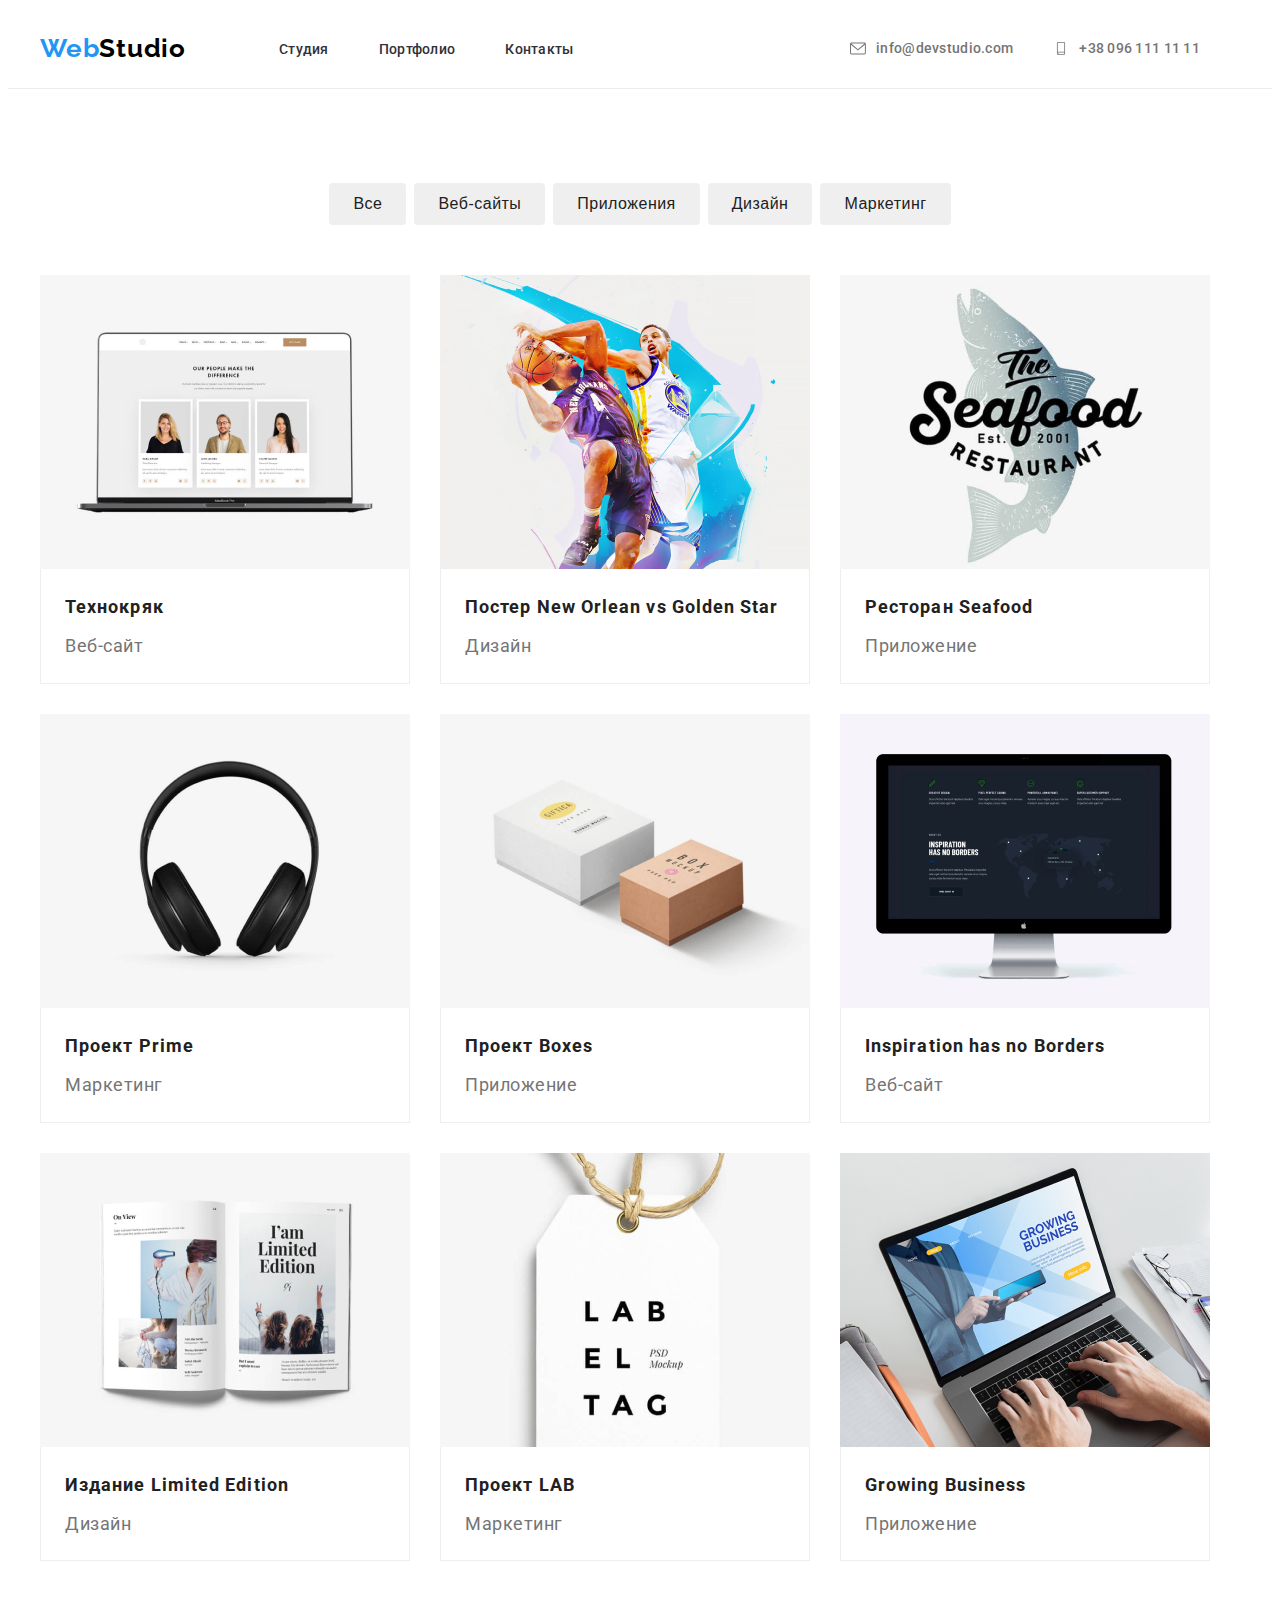
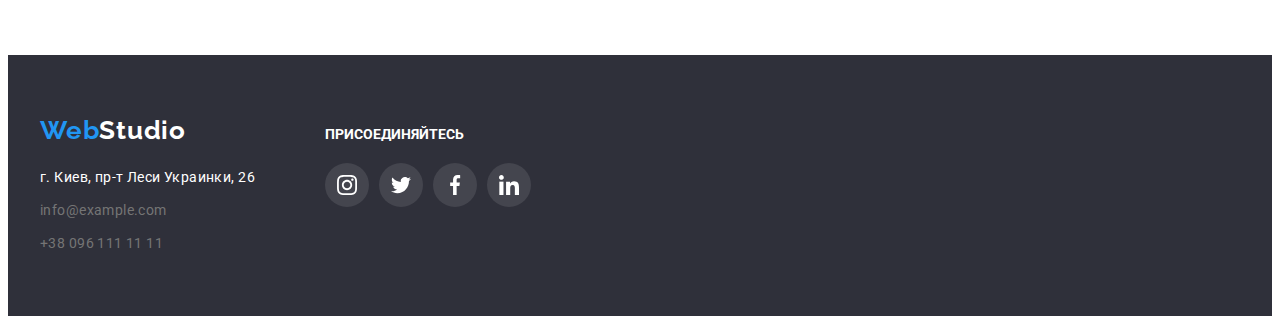
==== commit a8505753: "upd" ====
--- a/portfolio.html
+++ b/portfolio.html
@@ -43,7 +43,7 @@
         <ul class="contacts-list list">
           <li class="contacts-list-item">
             <a class="header-contacts-link link" href="mailto:info@devstudio.com">
-              <svg class="contact-icon" width="16" height="13">
+              <svg class="contact-icon-email" width="16" height="13">
                 <use href="./images/sprite.svg#email"></use>
               </svg>
               info@devstudio.com</a
@@ -51,7 +51,7 @@
           </li>
           <li class="contacts-list-item">
             <a class="header-contacts-link link" href="tel:+380961111111">
-              <svg class="contact-icon" width="16" height="13">
+              <svg class="contact-icon-phone" width="16" height="13">
                 <use href="./images/sprite.svg#phone"></use>
               </svg>
               +38 096 111 11 11
@@ -239,7 +239,7 @@
               </div>
             </a>
             </li>
-            <li class="portfolio-list-item">
+            <li class="portfolio-list-item-9">
               <a
                 class="portfolio-link link"
                 href="#"
--- a/css/styles.css
+++ b/css/styles.css
@@ -55,10 +55,6 @@
     padding-bottom: 94px;
 }
 
-.page-header {
-    padding-top: 24px;
-    padding-bottom: 25px;
-}
 
 .page-header-container {
      display: flex;
@@ -160,18 +156,19 @@
 }
 
 
-.contact-icon {
-    display: inline-block;
-    width: 16px;
-    height: 13px;
+.contact-icon-email {
     margin-right: 10px;
     fill: var(--light-grey);
 }
 
+.contact-icon-phone {
+    margin-right: 10px;
+    fill: var(--light-grey);
+}
+
 .header-contacts-link {
     display: flex;
-    padding-top: 32px;
-    padding-bottom: 32px;
+    padding: 32px 0 32px;
     align-items: center;
     font-weight: 500;
     font-size: 14px;
@@ -185,6 +182,7 @@
 .hero {
     padding-top: 200px;
     padding-bottom: 200px;
+    margin: auto;
     max-width: 1600px;
     min-height: 600px;
     background-color: var(--dark-grey);
@@ -405,11 +403,12 @@
 }
 
 .team-member-profession {
-        font-size: 16px;
-        line-height: 1.19;
-        text-align: center;
-        letter-spacing: 0.03em;
-        color: var(--light-grey);
+    margin-bottom: 16px;
+    font-size: 16px;
+    line-height: 1.19;
+    text-align: center;
+    letter-spacing: 0.03em;
+    color: var(--light-grey);
 }
 
 .team-box-link {
@@ -422,6 +421,7 @@
 .sm-list {
     margin-right: 10px;
     display: flex;
+    flex-basis: calc(100% / 6 - 30px);
 }
 
 .contacts-link {
@@ -498,6 +498,7 @@
     width: 170px;
     height: 90px;
     border: 1px solid var(--border-second-color);
+    border-radius: 4px;
 }
 
 
@@ -579,7 +580,7 @@
     padding-bottom: 20px;
     font-weight: 700;
     font-size: 14px;
-    line-height: 1.14px;
+    line-height: 1.14;
     text-transform: uppercase;
     color: var(--white);
     
@@ -640,38 +641,44 @@
 .portfolio-list {
     display: flex;
     flex-wrap: wrap;
-    justify-content: space-between;
-    
-}
-
-
-
-/*
-.portfolio-list-item {
-    width: calc((100% - 60px) / 3);
-}
-*/
-
-.portfolio-list-item {
-    flex-basis: calc(100% / 3 - 30px);
-}
+    flex-basis: calc(100% - 60px / 2);
+}
+
+
+
+
 
 .portfolio-border {
     padding: 20px 24px;
-    box-shadow: 0px 1px 1px rgba(0, 0, 0, 0.12), 0px 4px 4px rgba(0, 0, 0, 0.06), 1px 4px 6px rgba(0, 0, 0, 0.16);
+    border-left: 1px solid var(--border-grey);
     border-top: 0;
-}
-
-
-
-
-.portfolio-list-item:not(:nth-child(3n)) {
+    border-right: 1px solid var(--border-grey);
+    border-bottom: 1px solid var(--border-grey);
+}
+
+.portfolio-list-item {
+    
     margin-right: 30px;
-}
-
-.portfolio-list-item:not(:nth-last-child(-n + 3)) {
     margin-bottom: 30px;
 }
+
+.portfolio-list-item-9 {
+    margin-left: 30px;
+}
+
+.portfolio-list-item:hover {
+box-shadow: 0px 1px 1px rgba(0, 0, 0, 0.12), 0px 4px 4px rgba(0, 0, 0, 0.06), 1px 4px 6px rgba(0, 0, 0, 0.16);
+}
+
+
+.portfolio-list-item:nth-child(3n) {
+    margin-right: 0px;
+}
+
+.portfolio-list-item:nth-last-child(-n + 3) {
+    margin-bottom: 0px;
+}
+
 
 
 
@@ -685,36 +692,6 @@
     1px 4px 6px rgba(0, 0, 0, 0.16);
 }
 
-/*.project-title {
-    margin-bottom: 4px;
-    font-weight: 700;
-    font-size: 18px;
-    line-height: 2.0;
-    letter-spacing: 0.06em;
-    color: var(--black);
-}
-
-.project-title-2 {
-    margin-left: 4px;
-    font-weight: 700;
-    font-size: 18px;
-    line-height: 2.0;
-    letter-spacing: 0.06em;
-    color: var(--black);
-}
-
-.project-type-2 {
-    margin-left: 4px;
-    font-size: 16px;
-    line-height: 1.88;
-    letter-spacing: 0.03em;
-}
-
-.project-type {
-    font-size: 16px;
-    line-height: 1.88;
-    letter-spacing: 0.03em;
-}*/
 
 .project-title {
     margin-bottom: 4px;
@@ -729,15 +706,12 @@
 
 .project-type {
     font-size: 18px;
-    line-height: 1.9;
-    letter-spacing: 0.06em;
+    line-height: 1.88;
+    letter-spacing: 0.03em;
     color: var(--light-grey);
 }
 
-.portfolio-text {
-    border: 1px solid var(--light-grey);
-    border-top: 0;
-}
+
 
 .modal-btn-portfolio {
     padding: 6px 22px;
